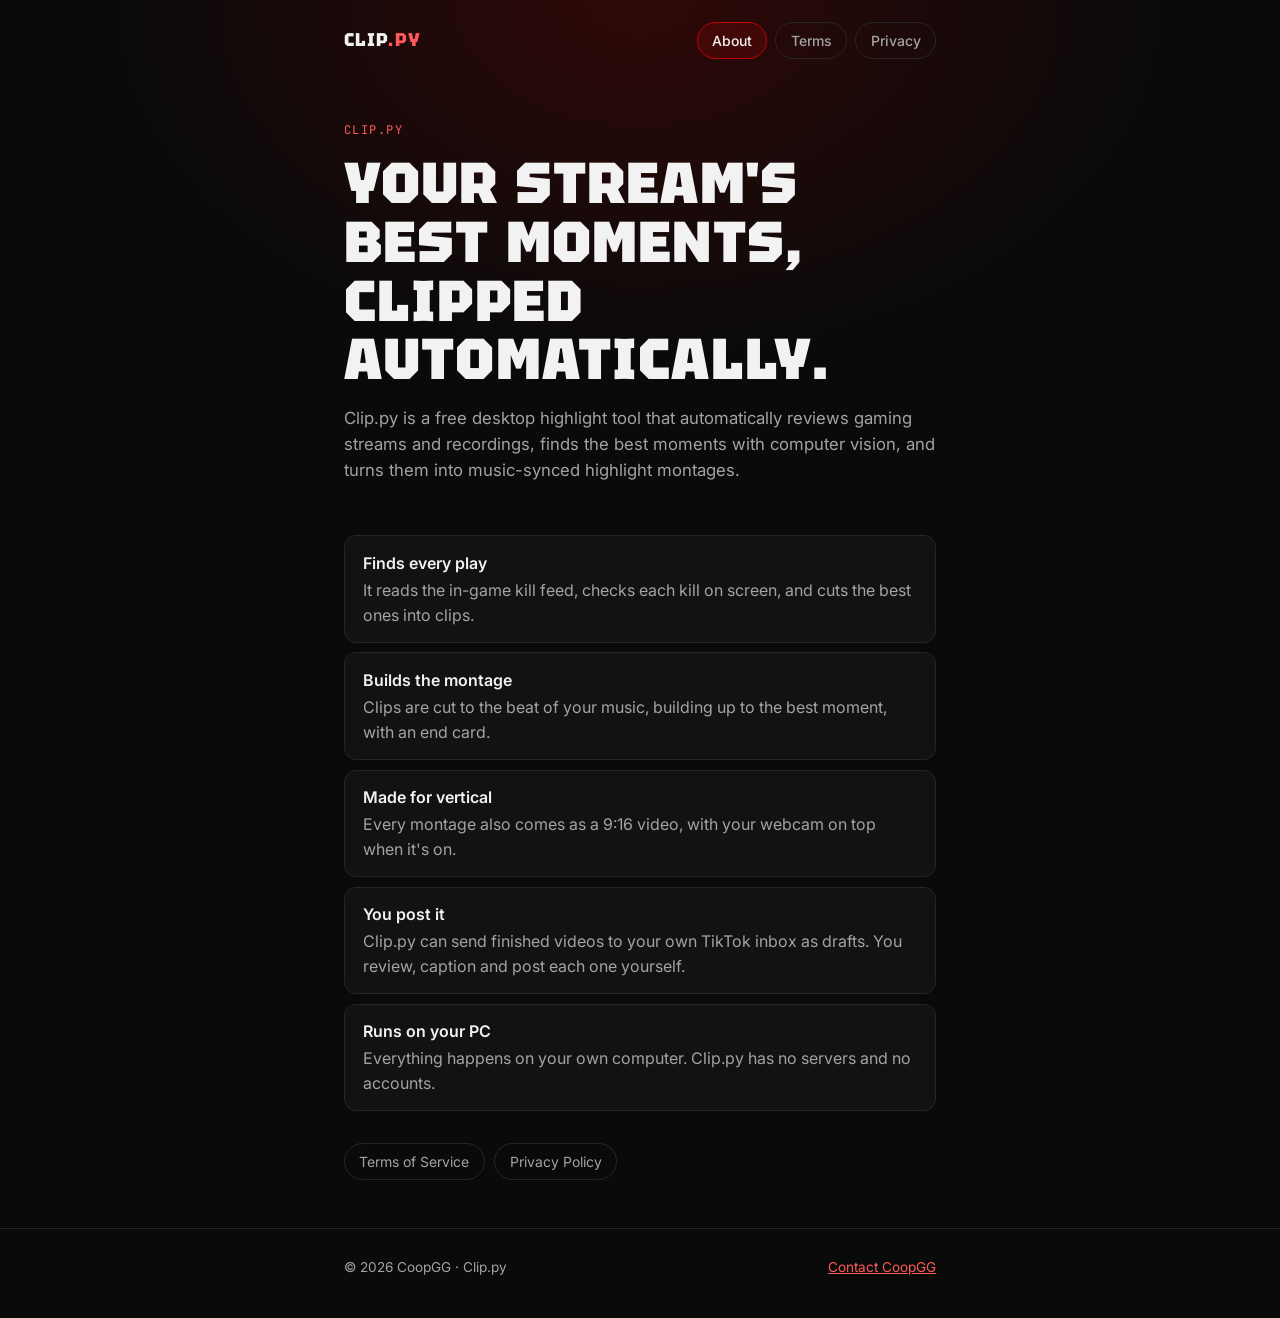
==== clip-py/index.html @ 643785fe "Add Clip.py about, Terms of Service and Privacy Policy pages For the Clip.py TikTok developer app: h" ====
<!DOCTYPE html>
<html lang="en">
<head>
<meta charset="UTF-8">
<meta name="viewport" content="width=device-width, initial-scale=1.0">
<meta name="color-scheme" content="dark">
<meta name="description" content="Clip.py finds the best moments in your gaming streams and recordings and turns them into vertical highlight videos.">
<title>Clip.py | Automatic gaming highlights</title>
<link rel="icon" type="image/png" href="../assets/avatar.png">
<link rel="preconnect" href="https://fonts.googleapis.com">
<link rel="preconnect" href="https://fonts.gstatic.com" crossorigin>
<link href="https://fonts.googleapis.com/css2?family=Inter:wght@400;500;600&family=JetBrains+Mono:wght@500;600&family=Tektur:wght@700;800;900&display=swap" rel="stylesheet">
<link rel="stylesheet" href="../assets/site.css">
<link rel="stylesheet" href="legal.css">
</head>
<body>
<a class="skip" href="#main">Skip to content</a>
<div class="wrap wrap-narrow">
  <header class="topbar">
    <a class="brand" href="index.html">
      <span class="brand-name">Clip<b>.py</b></span>
    </a>
    <nav class="topnav" aria-label="Clip.py">
      <a href="index.html" aria-current="page">About</a>
      <a href="terms.html">Terms</a>
      <a href="privacy.html">Privacy</a>
    </nav>
  </header>
  <main id="main">

    <section class="hero">
      <p class="eyebrow">Clip.py</p>
      <h1>Your stream's best moments, clipped automatically.</h1>
      <p class="lede">Clip.py is a free desktop highlight tool that automatically reviews gaming streams and recordings, finds the best moments with computer vision, and turns them into music-synced highlight montages.</p>
    </section>
    <ul class="features">
      <li><b>Finds every play</b>It reads the in-game kill feed, checks each kill on screen, and cuts the best ones into clips.</li>
      <li><b>Builds the montage</b>Clips are cut to the beat of your music, building up to the best moment, with an end card.</li>
      <li><b>Made for vertical</b>Every montage also comes as a 9:16 video, with your webcam on top when it's on.</li>
      <li><b>You post it</b>Clip.py can send finished videos to your own TikTok inbox as drafts. You review, caption and post each one yourself.</li>
      <li><b>Runs on your PC</b>Everything happens on your own computer. Clip.py has no servers and no accounts.</li>
    </ul>
    <nav class="doclinks" aria-label="Legal">
      <a href="terms.html">Terms of Service</a>
      <a href="privacy.html">Privacy Policy</a>
    </nav>
  </main>
</div>
<footer>
  <div class="wrap wrap-narrow">
    <span>&copy; 2026 CoopGG &middot; Clip.py</span>
    <span><a href="../links.html">Contact CoopGG</a></span>
  </div>
</footer>
</body>
</html>
---- assets/site.css ----
/* ============================================================
   CoopGG site: shared tokens and base styles.
   commands.html, schedule.html and links.html all include this file,
   plus their own page-specific CSS. Dark only, on purpose: the whole
   site is a red-on-black brand, so every color is painted explicitly.
   ============================================================ */

:root {
  color-scheme: dark;
  --bg: #0a0a0a;
  --panel: #121212;
  --panel-hover: #171717;
  --border: #262626;
  --border-strong: #3a3a3a;
  --text: #f2f2f2;
  --text-dim: #a3a3a3;
  --accent: #c50000;            /* fills and borders */
  --accent-text: #ff5a5a;       /* red used for text: 6:1 on the page background */
  --accent-soft: rgba(197, 0, 0, 0.16);
  --mod: #ffc46b;
  --mod-soft: rgba(255, 196, 107, 0.12);
  --font-display: 'Tektur', sans-serif;
  --font-body: 'Inter', -apple-system, BlinkMacSystemFont, 'Segoe UI', sans-serif;
  --font-mono: 'JetBrains Mono', ui-monospace, 'Cascadia Mono', Consolas, monospace;
}

* { box-sizing: border-box; margin: 0; padding: 0; }
html { scroll-behavior: smooth; scroll-padding-top: 1rem; }
body {
  font-family: var(--font-body);
  background: var(--bg);
  color: var(--text);
  min-height: 100vh;
  line-height: 1.55;
  -webkit-font-smoothing: antialiased;
}
body::before {
  content: '';
  position: absolute; inset: 0 0 auto 0; height: 520px;
  background: radial-gradient(ellipse 60% 100% at 50% 0%, rgba(197, 0, 0, 0.2), transparent 70%);
  pointer-events: none; z-index: 0;
}
a { color: var(--accent-text); }
:focus-visible { outline: 2px solid var(--accent-text); outline-offset: 3px; border-radius: 4px; }

.skip { position: absolute; left: -999px; top: 0.5rem; background: var(--accent); color: #fff; padding: 0.5rem 0.9rem; border-radius: 6px; z-index: 10; }
.skip:focus { left: 0.5rem; }
.visually-hidden { position: absolute; width: 1px; height: 1px; overflow: hidden; clip: rect(0 0 0 0); white-space: nowrap; }

.wrap { position: relative; z-index: 1; max-width: 1040px; margin: 0 auto; padding: 0 1.5rem; }
.wrap-narrow { max-width: 640px; }

/* ---------- top bar ---------- */
.topbar { display: flex; align-items: center; justify-content: space-between; gap: 1rem; padding: 1.4rem 0; flex-wrap: wrap; }
.brand { display: flex; align-items: center; gap: 0.75rem; text-decoration: none; color: var(--text); }
.brand img { width: 40px; height: 40px; border-radius: 50%; object-fit: cover; object-position: center top; background: var(--accent); }
.brand-name { font-family: var(--font-display); font-weight: 800; font-size: 1.15rem; letter-spacing: 0.06em; text-transform: uppercase; }
.brand-name b { color: var(--accent-text); font-weight: 800; }
.topnav { display: flex; gap: 0.5rem; }
.topnav a {
  color: var(--text-dim); text-decoration: none; font-size: 0.875rem; font-weight: 500;
  padding: 0.4rem 0.9rem; border: 1px solid var(--border); border-radius: 999px;
  transition: color 0.15s ease, border-color 0.15s ease;
}
.topnav a:hover { color: var(--text); border-color: var(--border-strong); }
.topnav a[aria-current="page"] { color: var(--text); border-color: var(--accent); background: var(--accent-soft); }

/* ---------- hero ---------- */
.hero { padding: 2.5rem 0 1.75rem; }
.eyebrow { font-family: var(--font-mono); font-size: 0.75rem; letter-spacing: 0.12em; text-transform: uppercase; color: var(--accent-text); margin-bottom: 0.9rem; }
h1 { font-family: var(--font-display); font-weight: 900; font-size: clamp(2.2rem, 6vw, 3.6rem); line-height: 1.02; text-transform: uppercase; letter-spacing: 0.02em; text-wrap: balance; }
.lede { color: var(--text-dim); max-width: 60ch; margin-top: 1rem; font-size: 1.05rem; }
.lede code { font-family: var(--font-mono); color: var(--text); font-size: 0.95em; }

/* ---------- tags ---------- */
.tag { font-size: 0.68rem; font-weight: 600; letter-spacing: 0.06em; text-transform: uppercase; padding: 0.15rem 0.55rem; border-radius: 999px; border: 1px solid; white-space: nowrap; }
.tag-mod { color: var(--mod); background: var(--mod-soft); border-color: rgba(255, 196, 107, 0.35); }
.tag-streamer { color: var(--accent-text); background: var(--accent-soft); border-color: rgba(255, 90, 90, 0.4); }

/* ---------- button ---------- */
.btn {
  display: inline-flex; align-items: center; gap: 0.55rem;
  background: var(--accent); color: #fff; text-decoration: none;
  font-family: var(--font-display); font-weight: 700; font-size: 0.95rem; letter-spacing: 0.05em; text-transform: uppercase;
  padding: 0.8rem 1.6rem; border-radius: 999px; border: 1px solid var(--accent);
  transition: background 0.15s ease, border-color 0.15s ease;
}
.btn:hover { background: #e00000; border-color: #e00000; }
.btn svg { width: 16px; height: 16px; fill: currentColor; }

/* ---------- footer ---------- */
main { padding-bottom: 3rem; }
footer { border-top: 1px solid var(--border); padding: 1.75rem 0 2.5rem; color: var(--text-dim); font-size: 0.85rem; }
footer .wrap { display: flex; flex-wrap: wrap; gap: 0.6rem 1.5rem; justify-content: space-between; align-items: center; }
footer img { width: 18px; height: 18px; border-radius: 50%; vertical-align: middle; margin-right: 0.3rem; }

@media (max-width: 560px) {
  .wrap { padding: 0 1rem; }
  .hero { padding-top: 1.5rem; }
  .topbar { padding: 1rem 0; }
}
@media (prefers-reduced-motion: reduce) {
  html { scroll-behavior: auto; }
  * { transition: none !important; animation: none !important; }
}
---- clip-py/legal.css ----
/* Clip.py pages: the site's shared look (../assets/site.css) plus long-form text. */
.doc { padding: 1.5rem 0 1rem; }
.doc h2 { font-family: var(--font-display); font-weight: 800; font-size: 1.15rem; letter-spacing: 0.04em; text-transform: uppercase; margin: 2.2rem 0 0.7rem; }
.doc p, .doc li { color: var(--text-dim); }
.doc p + p { margin-top: 0.8rem; }
.doc ul { margin: 0.6rem 0 0 1.2rem; display: grid; gap: 0.45rem; }
.doc strong { color: var(--text); font-weight: 600; }
.doc code { font-family: var(--font-mono); font-size: 0.9em; color: var(--text); }
.meta { font-family: var(--font-mono); font-size: 0.75rem; letter-spacing: 0.08em; text-transform: uppercase; color: var(--text-dim); margin-top: 1rem; }
.callout { background: var(--panel); border: 1px solid var(--border); border-left: 3px solid var(--accent); border-radius: 10px; padding: 1rem 1.2rem; margin-top: 1.5rem; }
.callout p { color: var(--text); }
.features { list-style: none; display: grid; gap: 0.6rem; margin-top: 1.5rem; }
.features li { background: var(--panel); border: 1px solid var(--border); border-radius: 12px; padding: 0.9rem 1.1rem; color: var(--text-dim); }
.features b { color: var(--text); display: block; font-weight: 600; margin-bottom: 0.15rem; }
.doclinks { display: flex; gap: 0.6rem; flex-wrap: wrap; margin-top: 2rem; }
.doclinks a { color: var(--text-dim); text-decoration: none; font-size: 0.875rem; padding: 0.4rem 0.9rem; border: 1px solid var(--border); border-radius: 999px; }
.doclinks a:hover { color: var(--text); border-color: var(--border-strong); }
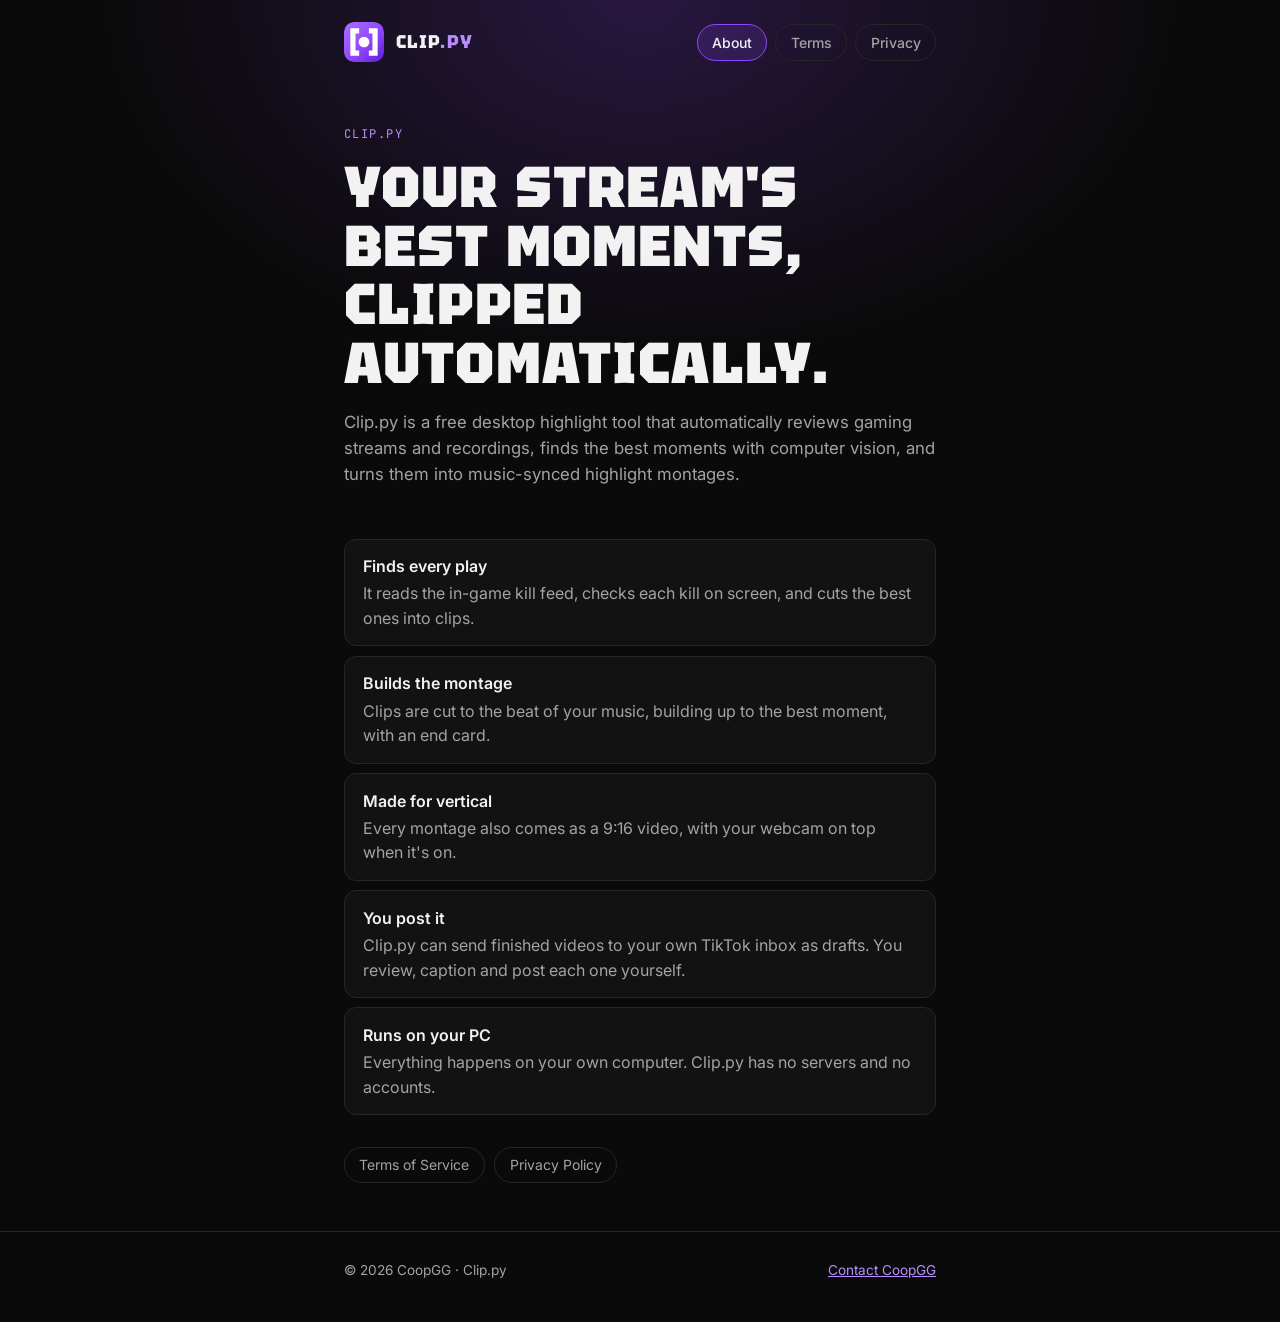
==== commit 5da456c2: "Add the Clip.py icon and give its pages Clip.py purple The icon (brackets around a dot: code selecti" ====
--- a/clip-py/index.html
+++ b/clip-py/index.html
@@ -6,7 +6,9 @@
 <meta name="color-scheme" content="dark">
 <meta name="description" content="Clip.py finds the best moments in your gaming streams and recordings and turns them into vertical highlight videos.">
 <title>Clip.py | Automatic gaming highlights</title>
-<link rel="icon" type="image/png" href="../assets/avatar.png">
+<link rel="icon" type="image/svg+xml" href="icon/favicon.svg">
+<link rel="icon" type="image/png" sizes="32x32" href="icon/favicon-32.png">
+<link rel="apple-touch-icon" href="icon/apple-touch-icon.png">
 <link rel="preconnect" href="https://fonts.googleapis.com">
 <link rel="preconnect" href="https://fonts.gstatic.com" crossorigin>
 <link href="https://fonts.googleapis.com/css2?family=Inter:wght@400;500;600&family=JetBrains+Mono:wght@500;600&family=Tektur:wght@700;800;900&display=swap" rel="stylesheet">
@@ -18,6 +20,7 @@
 <div class="wrap wrap-narrow">
   <header class="topbar">
     <a class="brand" href="index.html">
+      <img src="icon/favicon.svg" alt="" style="border-radius:10px;background:none">
       <span class="brand-name">Clip<b>.py</b></span>
     </a>
     <nav class="topnav" aria-label="Clip.py">
--- a/clip-py/legal.css
+++ b/clip-py/legal.css
@@ -1,4 +1,11 @@
-/* Clip.py pages: the site's shared look (../assets/site.css) plus long-form text. */
+/* Clip.py pages: the site's shared look (../assets/site.css) plus long-form text,
+   in Clip.py's own colour (Twitch purple, as on its icon) instead of the site red. */
+:root {
+  --accent: #9146ff;
+  --accent-text: #b98cff;      /* purple for text: readable on the page background */
+  --accent-soft: rgba(145, 70, 255, 0.16);
+}
+body::before { background: radial-gradient(ellipse 60% 100% at 50% 0%, rgba(145, 70, 255, 0.22), transparent 70%); }
 .doc { padding: 1.5rem 0 1rem; }
 .doc h2 { font-family: var(--font-display); font-weight: 800; font-size: 1.15rem; letter-spacing: 0.04em; text-transform: uppercase; margin: 2.2rem 0 0.7rem; }
 .doc p, .doc li { color: var(--text-dim); }
